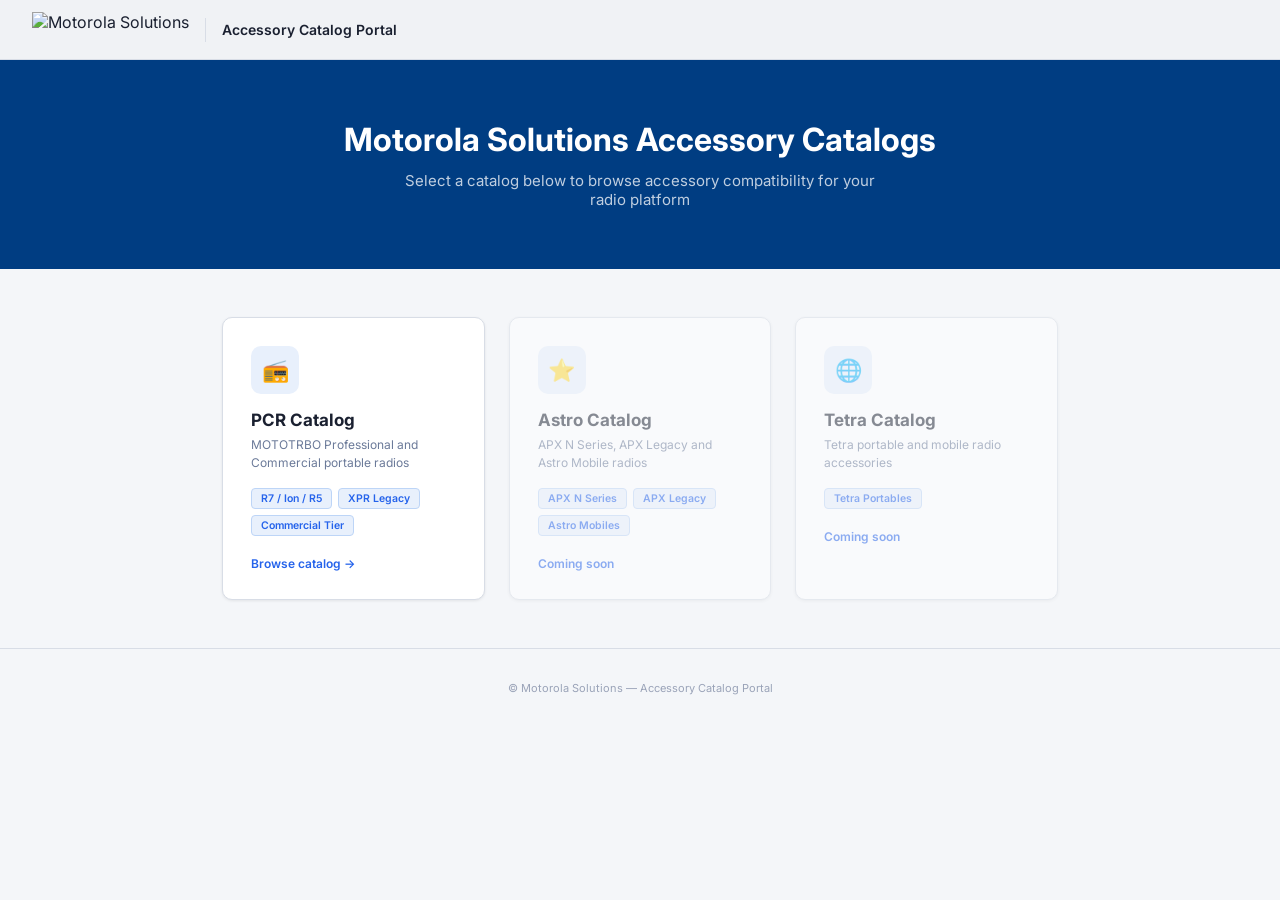
==== index.html @ f2aaae6f "Add files via upload" ====
<!DOCTYPE html>
<html lang="en">
<head>
<meta charset="UTF-8">
<meta name="viewport" content="width=device-width, initial-scale=1.0">
<title>Motorola Solutions — Accessory Catalogs</title>
<link rel="preconnect" href="https://fonts.googleapis.com">
<link href="https://fonts.googleapis.com/css2?family=Inter:wght@400;500;600;700&display=swap" rel="stylesheet">
<style>
*, *::before, *::after { box-sizing: border-box; margin: 0; padding: 0; }

body {
  font-family: 'Inter', sans-serif;
  background: #f4f6f9;
  color: #1a2030;
  min-height: 100vh;
}

.topbar {
  background: #f0f2f5;
  border-bottom: 1px solid #d8dde6;
  padding: 0 32px;
  height: 60px;
  display: flex;
  align-items: center;
  gap: 16px;
}
.tb-logo { height: 36px; width: auto; }
.tb-sep { width: 1px; height: 24px; background: #d8dde6; }
.tb-title { font-size: 14px; font-weight: 600; color: #1a2030; }

.hero {
  background: #003d82;
  color: #fff;
  padding: 60px 32px;
  text-align: center;
}
.hero h1 { font-size: 32px; font-weight: 700; margin-bottom: 12px; }
.hero p { font-size: 15px; color: rgba(255,255,255,0.75); max-width: 500px; margin: 0 auto; }

.catalogs {
  max-width: 900px;
  margin: 48px auto;
  padding: 0 32px;
  display: grid;
  grid-template-columns: repeat(auto-fit, minmax(260px, 1fr));
  gap: 24px;
}

.catalog-card {
  background: #fff;
  border: 1px solid #d8dde6;
  border-radius: 10px;
  padding: 28px;
  box-shadow: 0 1px 3px rgba(0,0,0,0.08);
  transition: box-shadow 0.2s, transform 0.2s;
  text-decoration: none;
  color: inherit;
  display: block;
}
.catalog-card:hover {
  box-shadow: 0 4px 16px rgba(0,0,0,0.12);
  transform: translateY(-2px);
}
.card-icon {
  width: 48px; height: 48px;
  background: #e8f0fc;
  border-radius: 10px;
  display: flex; align-items: center; justify-content: center;
  font-size: 22px;
  margin-bottom: 16px;
}
.card-title {
  font-size: 17px;
  font-weight: 700;
  color: #1a2030;
  margin-bottom: 6px;
}
.card-sub {
  font-size: 12px;
  color: #6b7a99;
  margin-bottom: 16px;
  line-height: 1.5;
}
.card-pages {
  display: flex;
  flex-wrap: wrap;
  gap: 6px;
}
.card-page {
  font-size: 10.5px;
  font-weight: 600;
  padding: 3px 9px;
  border-radius: 4px;
  background: #e8f0fc;
  color: #2563eb;
  border: 1px solid #bdd5f7;
}
.card-arrow {
  margin-top: 20px;
  font-size: 12px;
  font-weight: 600;
  color: #2563eb;
}

.coming-soon { opacity: 0.5; cursor: not-allowed; pointer-events: none; }

.footer {
  text-align: center;
  padding: 32px;
  font-size: 11px;
  color: #9aa3b8;
  border-top: 1px solid #d8dde6;
  margin-top: 48px;
}
</style>
</head>
<body>

<div class="topbar">
  <img class="tb-logo" src="Shared/motorola-solutions-logo.png" alt="Motorola Solutions">
  <div class="tb-sep"></div>
  <span class="tb-title">Accessory Catalog Portal</span>
</div>

<div class="hero">
  <h1>Motorola Solutions Accessory Catalogs</h1>
  <p>Select a catalog below to browse accessory compatibility for your radio platform</p>
</div>

<div class="catalogs">

  <a class="catalog-card" href="PCR/r7.html">
    <div class="card-icon">📻</div>
    <div class="card-title">PCR Catalog</div>
    <div class="card-sub">MOTOTRBO Professional and Commercial portable radios</div>
    <div class="card-pages">
      <span class="card-page">R7 / Ion / R5</span>
      <span class="card-page">XPR Legacy</span>
      <span class="card-page">Commercial Tier</span>
    </div>
    <div class="card-arrow">Browse catalog →</div>
  </a>

  <div class="catalog-card coming-soon">
    <div class="card-icon">⭐</div>
    <div class="card-title">Astro Catalog</div>
    <div class="card-sub">APX N Series, APX Legacy and Astro Mobile radios</div>
    <div class="card-pages">
      <span class="card-page">APX N Series</span>
      <span class="card-page">APX Legacy</span>
      <span class="card-page">Astro Mobiles</span>
    </div>
    <div class="card-arrow">Coming soon</div>
  </div>

  <div class="catalog-card coming-soon">
    <div class="card-icon">🌐</div>
    <div class="card-title">Tetra Catalog</div>
    <div class="card-sub">Tetra portable and mobile radio accessories</div>
    <div class="card-pages">
      <span class="card-page">Tetra Portables</span>
    </div>
    <div class="card-arrow">Coming soon</div>
  </div>

</div>

<div class="footer">
  © Motorola Solutions — Accessory Catalog Portal
</div>

</body>
</html>
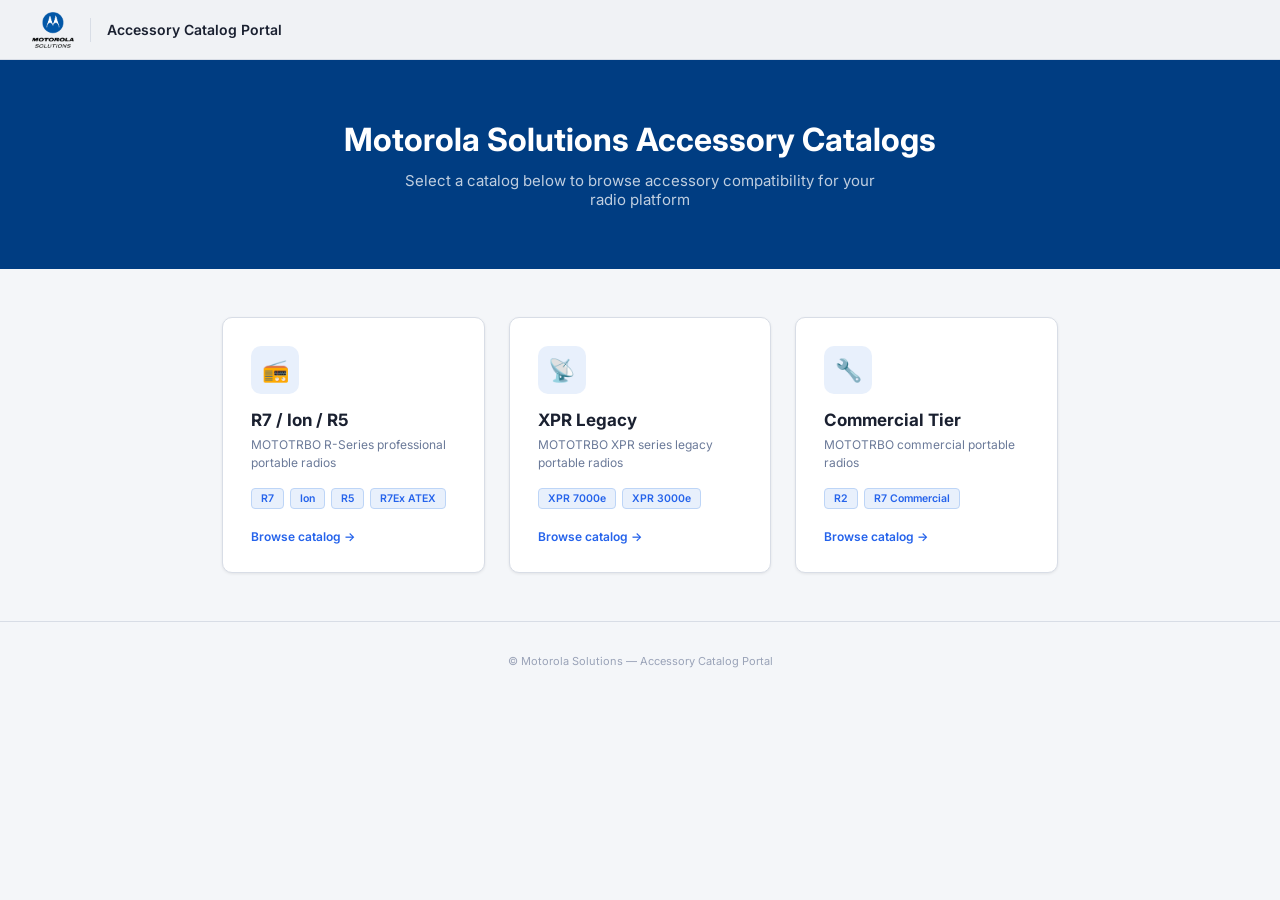
==== commit 5bfd04c4: "Add files via upload" ====
--- a/index.html
+++ b/index.html
@@ -3,7 +3,7 @@
 <head>
 <meta charset="UTF-8">
 <meta name="viewport" content="width=device-width, initial-scale=1.0">
-<title>Motorola Solutions — Accessory Catalogs</title>
+<title>Motorola Solutions Professional and Commercial Accessories Catalog</title>
 <link rel="preconnect" href="https://fonts.googleapis.com">
 <link href="https://fonts.googleapis.com/css2?family=Inter:wght@400;500;600;700&display=swap" rel="stylesheet">
 <style>
@@ -132,36 +132,40 @@
 
   <a class="catalog-card" href="PCR/r7.html">
     <div class="card-icon">📻</div>
-    <div class="card-title">PCR Catalog</div>
-    <div class="card-sub">MOTOTRBO Professional and Commercial portable radios</div>
+    <div class="card-title">R7 / Ion / R5</div>
+    <div class="card-sub">MOTOTRBO R-Series professional portable radios</div>
     <div class="card-pages">
-      <span class="card-page">R7 / Ion / R5</span>
-      <span class="card-page">XPR Legacy</span>
-      <span class="card-page">Commercial Tier</span>
+      <span class="card-page">R7</span>
+      <span class="card-page">Ion</span>
+      <span class="card-page">R5</span>
+      <span class="card-page">R7Ex ATEX</span>
     </div>
     <div class="card-arrow">Browse catalog →</div>
   </a>
 
-  <div class="catalog-card coming-soon">
-    <div class="card-icon">⭐</div>
-    <div class="card-title">Astro Catalog</div>
-    <div class="card-sub">APX N Series, APX Legacy and Astro Mobile radios</div>
+  <a class="catalog-card" href="PCR/xpr-legacy.html">
+    <div class="card-icon">📡</div>
+    <div class="card-title">XPR Legacy</div>
+    <div class="card-sub">MOTOTRBO XPR series legacy portable radios</div>
     <div class="card-pages">
-      <span class="card-page">APX N Series</span>
-      <span class="card-page">APX Legacy</span>
-      <span class="card-page">Astro Mobiles</span>
+      <span class="card-page">XPR 7000e</span>
+      <span class="card-page">XPR 3000e</span>
     </div>
-    <div class="card-arrow">Coming soon</div>
-  </div>
+    <div class="card-arrow">Browse catalog →</div>
+  </a>
 
-  <div class="catalog-card coming-soon">
-    <div class="card-icon">🌐</div>
-    <div class="card-title">Tetra Catalog</div>
-    <div class="card-sub">Tetra portable and mobile radio accessories</div>
+  <a class="catalog-card" href="PCR/commercial-tier.html">
+    <div class="card-icon">🔧</div>
+    <div class="card-title">Commercial Tier</div>
+    <div class="card-sub">MOTOTRBO commercial portable radios</div>
     <div class="card-pages">
-      <span class="card-page">Tetra Portables</span>
+      <span class="card-page">R2</span>
+      <span class="card-page">R7 Commercial</span>
     </div>
-    <div class="card-arrow">Coming soon</div>
+    <div class="card-arrow">Browse catalog →</div>
+  </a>
+
+  
   </div>
 
 </div>
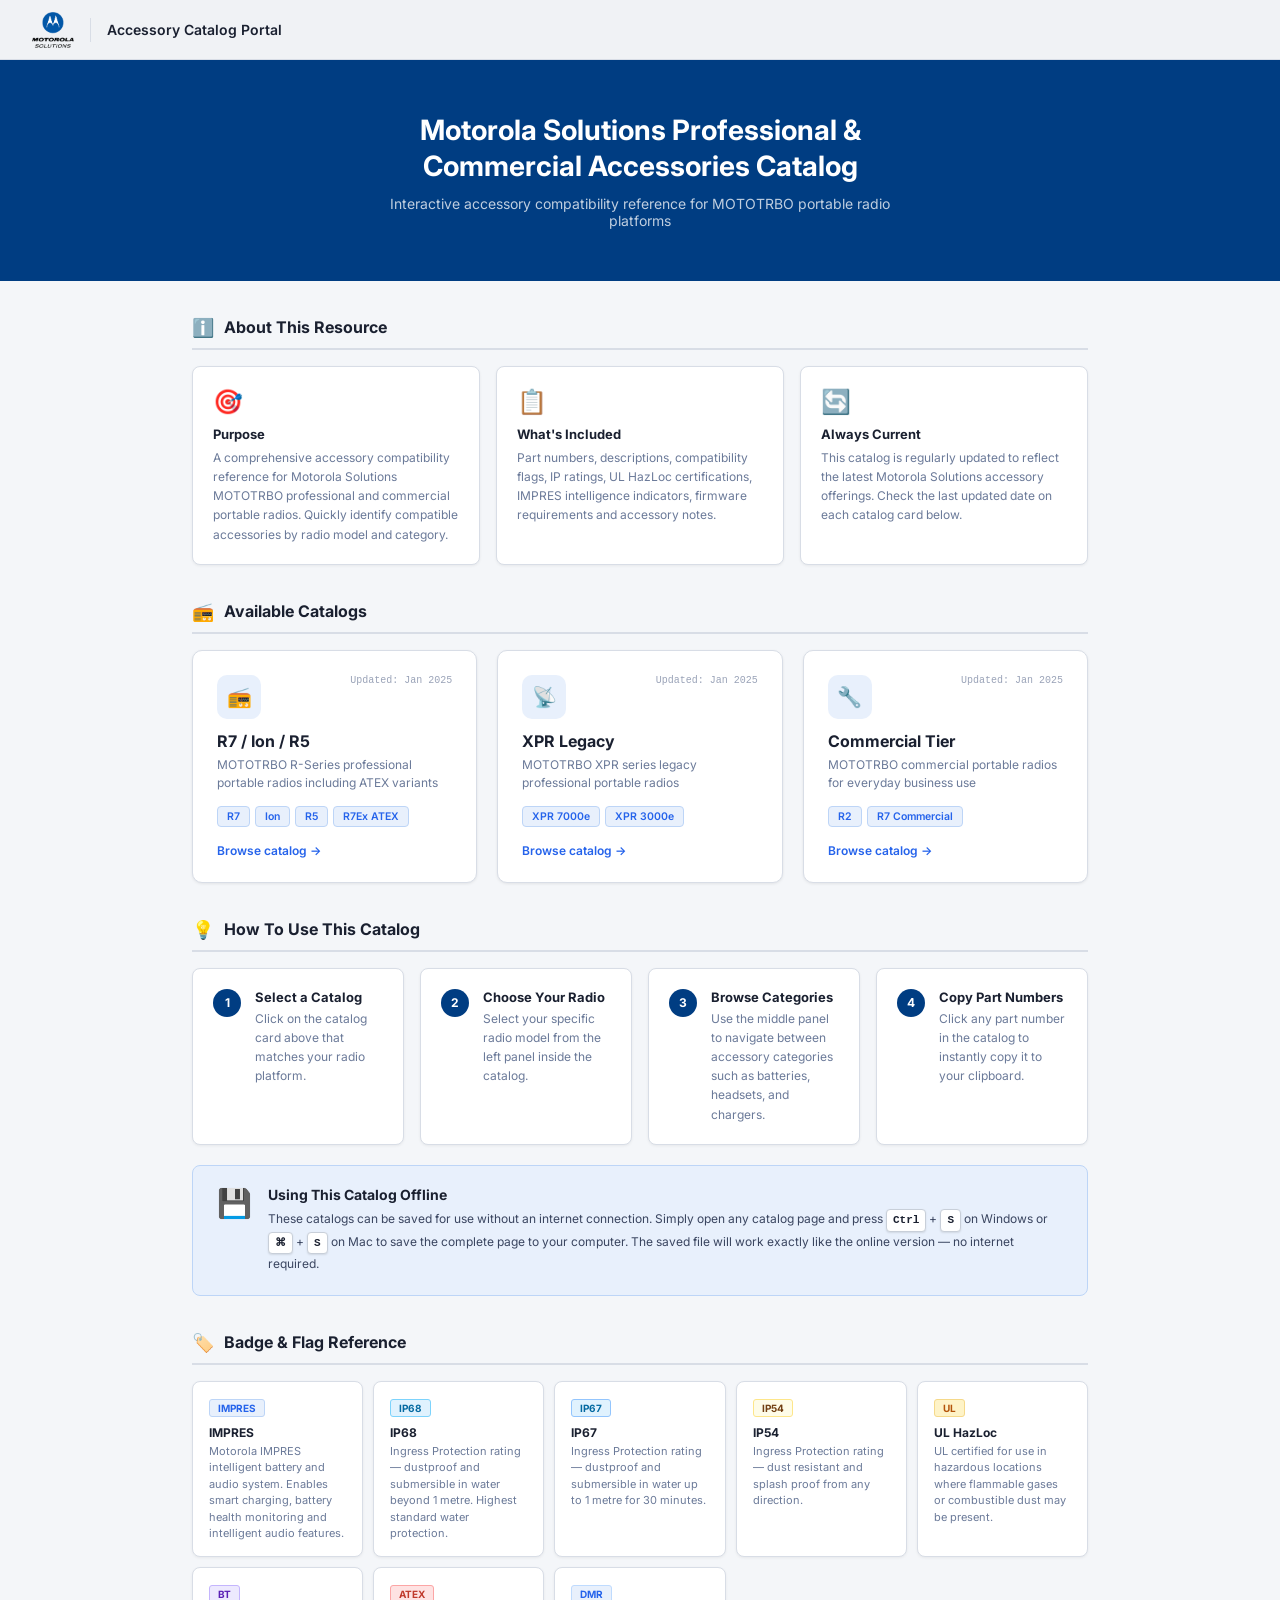
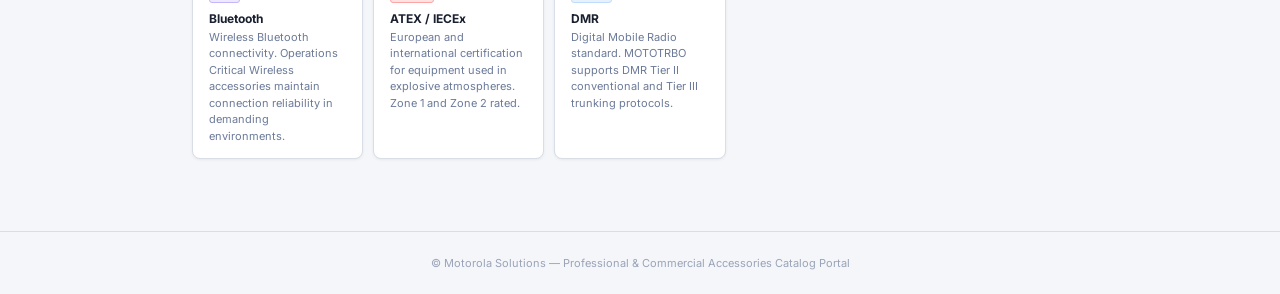
==== commit 00669e37: "Add files via upload" ====
--- a/index.html
+++ b/index.html
@@ -3,9 +3,9 @@
 <head>
 <meta charset="UTF-8">
 <meta name="viewport" content="width=device-width, initial-scale=1.0">
-<title>Motorola Solutions Professional and Commercial Accessories Catalog</title>
+<title>Motorola Solutions — Professional & Commercial Accessories Catalog</title>
 <link rel="preconnect" href="https://fonts.googleapis.com">
-<link href="https://fonts.googleapis.com/css2?family=Inter:wght@400;500;600;700&display=swap" rel="stylesheet">
+<link href="https://fonts.googleapis.com/css2?family=Inter:wght@400;500;600;700&family=JetBrains+Mono:wght@400;600&display=swap" rel="stylesheet">
 <style>
 *, *::before, *::after { box-sizing: border-box; margin: 0; padding: 0; }
 
@@ -16,6 +16,7 @@
   min-height: 100vh;
 }
 
+/* ── TOPBAR ── */
 .topbar {
   background: #f0f2f5;
   border-bottom: 1px solid #d8dde6;
@@ -24,34 +25,63 @@
   display: flex;
   align-items: center;
   gap: 16px;
+  position: sticky; top: 0; z-index: 100;
 }
 .tb-logo { height: 36px; width: auto; }
 .tb-sep { width: 1px; height: 24px; background: #d8dde6; }
 .tb-title { font-size: 14px; font-weight: 600; color: #1a2030; }
 
+/* ── HERO ── */
 .hero {
   background: #003d82;
   color: #fff;
-  padding: 60px 32px;
+  padding: 52px 32px;
   text-align: center;
 }
-.hero h1 { font-size: 32px; font-weight: 700; margin-bottom: 12px; }
-.hero p { font-size: 15px; color: rgba(255,255,255,0.75); max-width: 500px; margin: 0 auto; }
-
+.hero h1 { font-size: 28px; font-weight: 700; margin-bottom: 10px; line-height: 1.3; }
+.hero p { font-size: 14px; color: rgba(255,255,255,0.75); max-width: 560px; margin: 0 auto; }
+
+/* ── PAGE WRAPPER ── */
+.page-wrap { max-width: 960px; margin: 0 auto; padding: 0 32px 48px; }
+
+/* ── SECTION HEADERS ── */
+.section-header {
+  display: flex; align-items: center; gap: 10px;
+  margin: 36px 0 16px;
+  padding-bottom: 10px;
+  border-bottom: 2px solid #d8dde6;
+}
+.section-header h2 { font-size: 16px; font-weight: 700; color: #1a2030; }
+.section-icon { font-size: 18px; }
+
+/* ── INTRO SECTION ── */
+.intro-grid {
+  display: grid;
+  grid-template-columns: repeat(auto-fit, minmax(200px, 1fr));
+  gap: 16px;
+}
+.intro-card {
+  background: #fff;
+  border: 1px solid #d8dde6;
+  border-radius: 8px;
+  padding: 20px;
+  box-shadow: 0 1px 3px rgba(0,0,0,0.06);
+}
+.intro-card-icon { font-size: 24px; margin-bottom: 10px; }
+.intro-card-title { font-size: 13px; font-weight: 700; color: #1a2030; margin-bottom: 6px; }
+.intro-card-text { font-size: 12px; color: #6b7a99; line-height: 1.6; }
+
+/* ── CATALOG CARDS ── */
 .catalogs {
-  max-width: 900px;
-  margin: 48px auto;
-  padding: 0 32px;
   display: grid;
   grid-template-columns: repeat(auto-fit, minmax(260px, 1fr));
-  gap: 24px;
-}
-
+  gap: 20px;
+}
 .catalog-card {
   background: #fff;
   border: 1px solid #d8dde6;
   border-radius: 10px;
-  padding: 28px;
+  padding: 24px;
   box-shadow: 0 1px 3px rgba(0,0,0,0.08);
   transition: box-shadow 0.2s, transform 0.2s;
   text-decoration: none;
@@ -62,116 +92,309 @@
   box-shadow: 0 4px 16px rgba(0,0,0,0.12);
   transform: translateY(-2px);
 }
+.card-top { display: flex; align-items: flex-start; justify-content: space-between; margin-bottom: 12px; }
 .card-icon {
-  width: 48px; height: 48px;
+  width: 44px; height: 44px;
   background: #e8f0fc;
   border-radius: 10px;
   display: flex; align-items: center; justify-content: center;
-  font-size: 22px;
-  margin-bottom: 16px;
-}
-.card-title {
-  font-size: 17px;
-  font-weight: 700;
-  color: #1a2030;
-  margin-bottom: 6px;
-}
-.card-sub {
-  font-size: 12px;
-  color: #6b7a99;
-  margin-bottom: 16px;
-  line-height: 1.5;
-}
-.card-pages {
-  display: flex;
-  flex-wrap: wrap;
-  gap: 6px;
-}
+  font-size: 20px;
+}
+.card-updated {
+  font-size: 10px; color: #9aa3b8;
+  font-family: 'JetBrains Mono', monospace;
+}
+.card-title { font-size: 16px; font-weight: 700; color: #1a2030; margin-bottom: 5px; }
+.card-sub { font-size: 12px; color: #6b7a99; margin-bottom: 14px; line-height: 1.5; }
+.card-pages { display: flex; flex-wrap: wrap; gap: 5px; margin-bottom: 16px; }
 .card-page {
-  font-size: 10.5px;
-  font-weight: 600;
-  padding: 3px 9px;
+  font-size: 10.5px; font-weight: 600;
+  padding: 3px 9px; border-radius: 4px;
+  background: #e8f0fc; color: #2563eb;
+  border: 1px solid #bdd5f7;
+}
+.card-arrow { font-size: 12px; font-weight: 600; color: #2563eb; }
+
+/* ── HOW TO USE ── */
+.how-grid {
+  display: grid;
+  grid-template-columns: repeat(auto-fit, minmax(200px, 1fr));
+  gap: 16px;
+}
+.how-card {
+  background: #fff;
+  border: 1px solid #d8dde6;
+  border-radius: 8px;
+  padding: 20px;
+  box-shadow: 0 1px 3px rgba(0,0,0,0.06);
+  display: flex; gap: 14px; align-items: flex-start;
+}
+.how-step {
+  width: 28px; height: 28px; flex-shrink: 0;
+  background: #003d82; color: #fff;
+  border-radius: 50%;
+  display: flex; align-items: center; justify-content: center;
+  font-size: 12px; font-weight: 700;
+}
+.how-title { font-size: 13px; font-weight: 700; color: #1a2030; margin-bottom: 4px; }
+.how-text { font-size: 12px; color: #6b7a99; line-height: 1.6; }
+
+/* ── OFFLINE BOX ── */
+.offline-box {
+  background: #e8f0fc;
+  border: 1px solid #bdd5f7;
+  border-radius: 8px;
+  padding: 20px 24px;
+  display: flex; align-items: flex-start; gap: 16px;
+}
+.offline-icon { font-size: 28px; flex-shrink: 0; }
+.offline-title { font-size: 14px; font-weight: 700; color: #1a2030; margin-bottom: 6px; }
+.offline-text { font-size: 12px; color: #3a4560; line-height: 1.7; }
+.kbd {
+  display: inline-block;
+  font-family: 'JetBrains Mono', monospace;
+  font-size: 11px; font-weight: 600;
+  background: #fff; color: #1a2030;
+  border: 1px solid #c8cfd9;
   border-radius: 4px;
-  background: #e8f0fc;
-  color: #2563eb;
-  border: 1px solid #bdd5f7;
-}
-.card-arrow {
-  margin-top: 20px;
-  font-size: 12px;
-  font-weight: 600;
-  color: #2563eb;
-}
-
-.coming-soon { opacity: 0.5; cursor: not-allowed; pointer-events: none; }
-
+  padding: 1px 6px;
+  box-shadow: 0 1px 2px rgba(0,0,0,0.1);
+}
+
+/* ── LEGEND ── */
+.legend-grid {
+  display: grid;
+  grid-template-columns: repeat(auto-fit, minmax(160px, 1fr));
+  gap: 10px;
+}
+.legend-item {
+  background: #fff;
+  border: 1px solid #d8dde6;
+  border-radius: 8px;
+  padding: 14px 16px;
+  box-shadow: 0 1px 3px rgba(0,0,0,0.06);
+}
+.legend-badge {
+  display: inline-block;
+  font-size: 10px; font-weight: 700;
+  padding: 2px 8px; border-radius: 3px;
+  margin-bottom: 8px;
+}
+.lb-impres { background: #e8f0fc; color: #2563eb; border: 1px solid #bdd5f7; }
+.lb-ip68   { background: #e0f2fe; color: #0369a1; border: 1px solid #7dd3fc; }
+.lb-ip67   { background: #e0f2fe; color: #0369a1; border: 1px solid #93c5fd; }
+.lb-ip54   { background: #fefce8; color: #713f12; border: 1px solid #fde68a; }
+.lb-ul     { background: #fef3c7; color: #b45309; border: 1px solid #f5d98a; }
+.lb-bt     { background: #ede9fe; color: #5b21b6; border: 1px solid #c4b5fd; }
+.lb-atex   { background: #fee2e2; color: #c0392b; border: 1px solid #fca5a5; }
+.lb-dmr    { background: #e8f0fc; color: #2563eb; border: 1px solid #bfdbfe; }
+.legend-title { font-size: 12px; font-weight: 700; color: #1a2030; margin-bottom: 3px; }
+.legend-desc { font-size: 11px; color: #6b7a99; line-height: 1.5; }
+
+/* ── FOOTER ── */
 .footer {
   text-align: center;
-  padding: 32px;
+  padding: 24px 32px;
   font-size: 11px;
   color: #9aa3b8;
   border-top: 1px solid #d8dde6;
-  margin-top: 48px;
+  margin-top: 24px;
 }
 </style>
 </head>
 <body>
 
+<!-- TOPBAR -->
 <div class="topbar">
   <img class="tb-logo" src="Shared/motorola-solutions-logo.png" alt="Motorola Solutions">
   <div class="tb-sep"></div>
   <span class="tb-title">Accessory Catalog Portal</span>
 </div>
 
+<!-- HERO -->
 <div class="hero">
-  <h1>Motorola Solutions Accessory Catalogs</h1>
-  <p>Select a catalog below to browse accessory compatibility for your radio platform</p>
+  <h1>Motorola Solutions Professional &amp;<br>Commercial Accessories Catalog</h1>
+  <p>Interactive accessory compatibility reference for MOTOTRBO portable radio platforms</p>
 </div>
 
-<div class="catalogs">
-
-  <a class="catalog-card" href="PCR/r7.html">
-    <div class="card-icon">📻</div>
-    <div class="card-title">R7 / Ion / R5</div>
-    <div class="card-sub">MOTOTRBO R-Series professional portable radios</div>
-    <div class="card-pages">
-      <span class="card-page">R7</span>
-      <span class="card-page">Ion</span>
-      <span class="card-page">R5</span>
-      <span class="card-page">R7Ex ATEX</span>
-    </div>
-    <div class="card-arrow">Browse catalog →</div>
-  </a>
-
-  <a class="catalog-card" href="PCR/xpr-legacy.html">
-    <div class="card-icon">📡</div>
-    <div class="card-title">XPR Legacy</div>
-    <div class="card-sub">MOTOTRBO XPR series legacy portable radios</div>
-    <div class="card-pages">
-      <span class="card-page">XPR 7000e</span>
-      <span class="card-page">XPR 3000e</span>
-    </div>
-    <div class="card-arrow">Browse catalog →</div>
-  </a>
-
-  <a class="catalog-card" href="PCR/commercial-tier.html">
-    <div class="card-icon">🔧</div>
-    <div class="card-title">Commercial Tier</div>
-    <div class="card-sub">MOTOTRBO commercial portable radios</div>
-    <div class="card-pages">
-      <span class="card-page">R2</span>
-      <span class="card-page">R7 Commercial</span>
-    </div>
-    <div class="card-arrow">Browse catalog →</div>
-  </a>
-
-  
+<div class="page-wrap">
+
+  <!-- INTRO -->
+  <div class="section-header">
+    <span class="section-icon">ℹ️</span>
+    <h2>About This Resource</h2>
+  </div>
+  <div class="intro-grid">
+    <div class="intro-card">
+      <div class="intro-card-icon">🎯</div>
+      <div class="intro-card-title">Purpose</div>
+      <div class="intro-card-text">A comprehensive accessory compatibility reference for Motorola Solutions MOTOTRBO professional and commercial portable radios. Quickly identify compatible accessories by radio model and category.</div>
+    </div>
+    <div class="intro-card">
+      <div class="intro-card-icon">📋</div>
+      <div class="intro-card-title">What's Included</div>
+      <div class="intro-card-text">Part numbers, descriptions, compatibility flags, IP ratings, UL HazLoc certifications, IMPRES intelligence indicators, firmware requirements and accessory notes.</div>
+    </div>
+    <div class="intro-card">
+      <div class="intro-card-icon">🔄</div>
+      <div class="intro-card-title">Always Current</div>
+      <div class="intro-card-text">This catalog is regularly updated to reflect the latest Motorola Solutions accessory offerings. Check the last updated date on each catalog card below.</div>
+    </div>
+  </div>
+
+  <!-- CATALOGS -->
+  <div class="section-header">
+    <span class="section-icon">📻</span>
+    <h2>Available Catalogs</h2>
+  </div>
+  <div class="catalogs">
+
+    <a class="catalog-card" href="PCR/r7.html">
+      <div class="card-top">
+        <div class="card-icon">📻</div>
+        <span class="card-updated">Updated: Jan 2025</span>
+      </div>
+      <div class="card-title">R7 / Ion / R5</div>
+      <div class="card-sub">MOTOTRBO R-Series professional portable radios including ATEX variants</div>
+      <div class="card-pages">
+        <span class="card-page">R7</span>
+        <span class="card-page">Ion</span>
+        <span class="card-page">R5</span>
+        <span class="card-page">R7Ex ATEX</span>
+      </div>
+      <div class="card-arrow">Browse catalog →</div>
+    </a>
+
+    <a class="catalog-card" href="PCR/xpr-legacy.html">
+      <div class="card-top">
+        <div class="card-icon">📡</div>
+        <span class="card-updated">Updated: Jan 2025</span>
+      </div>
+      <div class="card-title">XPR Legacy</div>
+      <div class="card-sub">MOTOTRBO XPR series legacy professional portable radios</div>
+      <div class="card-pages">
+        <span class="card-page">XPR 7000e</span>
+        <span class="card-page">XPR 3000e</span>
+      </div>
+      <div class="card-arrow">Browse catalog →</div>
+    </a>
+
+    <a class="catalog-card" href="PCR/commercial-tier.html">
+      <div class="card-top">
+        <div class="card-icon">🔧</div>
+        <span class="card-updated">Updated: Jan 2025</span>
+      </div>
+      <div class="card-title">Commercial Tier</div>
+      <div class="card-sub">MOTOTRBO commercial portable radios for everyday business use</div>
+      <div class="card-pages">
+        <span class="card-page">R2</span>
+        <span class="card-page">R7 Commercial</span>
+      </div>
+      <div class="card-arrow">Browse catalog →</div>
+    </a>
+
+  </div>
+
+  <!-- HOW TO USE -->
+  <div class="section-header">
+    <span class="section-icon">💡</span>
+    <h2>How To Use This Catalog</h2>
+  </div>
+  <div class="how-grid">
+    <div class="how-card">
+      <div class="how-step">1</div>
+      <div>
+        <div class="how-title">Select a Catalog</div>
+        <div class="how-text">Click on the catalog card above that matches your radio platform.</div>
+      </div>
+    </div>
+    <div class="how-card">
+      <div class="how-step">2</div>
+      <div>
+        <div class="how-title">Choose Your Radio</div>
+        <div class="how-text">Select your specific radio model from the left panel inside the catalog.</div>
+      </div>
+    </div>
+    <div class="how-card">
+      <div class="how-step">3</div>
+      <div>
+        <div class="how-title">Browse Categories</div>
+        <div class="how-text">Use the middle panel to navigate between accessory categories such as batteries, headsets, and chargers.</div>
+      </div>
+    </div>
+    <div class="how-card">
+      <div class="how-step">4</div>
+      <div>
+        <div class="how-title">Copy Part Numbers</div>
+        <div class="how-text">Click any part number in the catalog to instantly copy it to your clipboard.</div>
+      </div>
+    </div>
+  </div>
+
+  <!-- OFFLINE BOX -->
+  <div class="offline-box" style="margin-top: 20px;">
+    <div class="offline-icon">💾</div>
+    <div>
+      <div class="offline-title">Using This Catalog Offline</div>
+      <div class="offline-text">
+        These catalogs can be saved for use without an internet connection. Simply open any catalog page and press <span class="kbd">Ctrl</span> + <span class="kbd">S</span> on Windows or <span class="kbd">⌘</span> + <span class="kbd">S</span> on Mac to save the complete page to your computer. The saved file will work exactly like the online version — no internet required.
+      </div>
+    </div>
+  </div>
+
+  <!-- LEGEND -->
+  <div class="section-header">
+    <span class="section-icon">🏷️</span>
+    <h2>Badge & Flag Reference</h2>
+  </div>
+  <div class="legend-grid">
+    <div class="legend-item">
+      <div class="legend-badge lb-impres">IMPRES</div>
+      <div class="legend-title">IMPRES</div>
+      <div class="legend-desc">Motorola IMPRES intelligent battery and audio system. Enables smart charging, battery health monitoring and intelligent audio features.</div>
+    </div>
+    <div class="legend-item">
+      <div class="legend-badge lb-ip68">IP68</div>
+      <div class="legend-title">IP68</div>
+      <div class="legend-desc">Ingress Protection rating — dustproof and submersible in water beyond 1 metre. Highest standard water protection.</div>
+    </div>
+    <div class="legend-item">
+      <div class="legend-badge lb-ip67">IP67</div>
+      <div class="legend-title">IP67</div>
+      <div class="legend-desc">Ingress Protection rating — dustproof and submersible in water up to 1 metre for 30 minutes.</div>
+    </div>
+    <div class="legend-item">
+      <div class="legend-badge lb-ip54">IP54</div>
+      <div class="legend-title">IP54</div>
+      <div class="legend-desc">Ingress Protection rating — dust resistant and splash proof from any direction.</div>
+    </div>
+    <div class="legend-item">
+      <div class="legend-badge lb-ul">UL</div>
+      <div class="legend-title">UL HazLoc</div>
+      <div class="legend-desc">UL certified for use in hazardous locations where flammable gases or combustible dust may be present.</div>
+    </div>
+    <div class="legend-item">
+      <div class="legend-badge lb-bt">BT</div>
+      <div class="legend-title">Bluetooth</div>
+      <div class="legend-desc">Wireless Bluetooth connectivity. Operations Critical Wireless accessories maintain connection reliability in demanding environments.</div>
+    </div>
+    <div class="legend-item">
+      <div class="legend-badge lb-atex">ATEX</div>
+      <div class="legend-title">ATEX / IECEx</div>
+      <div class="legend-desc">European and international certification for equipment used in explosive atmospheres. Zone 1 and Zone 2 rated.</div>
+    </div>
+    <div class="legend-item">
+      <div class="legend-badge lb-dmr">DMR</div>
+      <div class="legend-title">DMR</div>
+      <div class="legend-desc">Digital Mobile Radio standard. MOTOTRBO supports DMR Tier II conventional and Tier III trunking protocols.</div>
+    </div>
   </div>
 
 </div>
 
+<!-- FOOTER -->
 <div class="footer">
-  © Motorola Solutions — Accessory Catalog Portal
+  © Motorola Solutions — Professional &amp; Commercial Accessories Catalog Portal
 </div>
 
 </body>
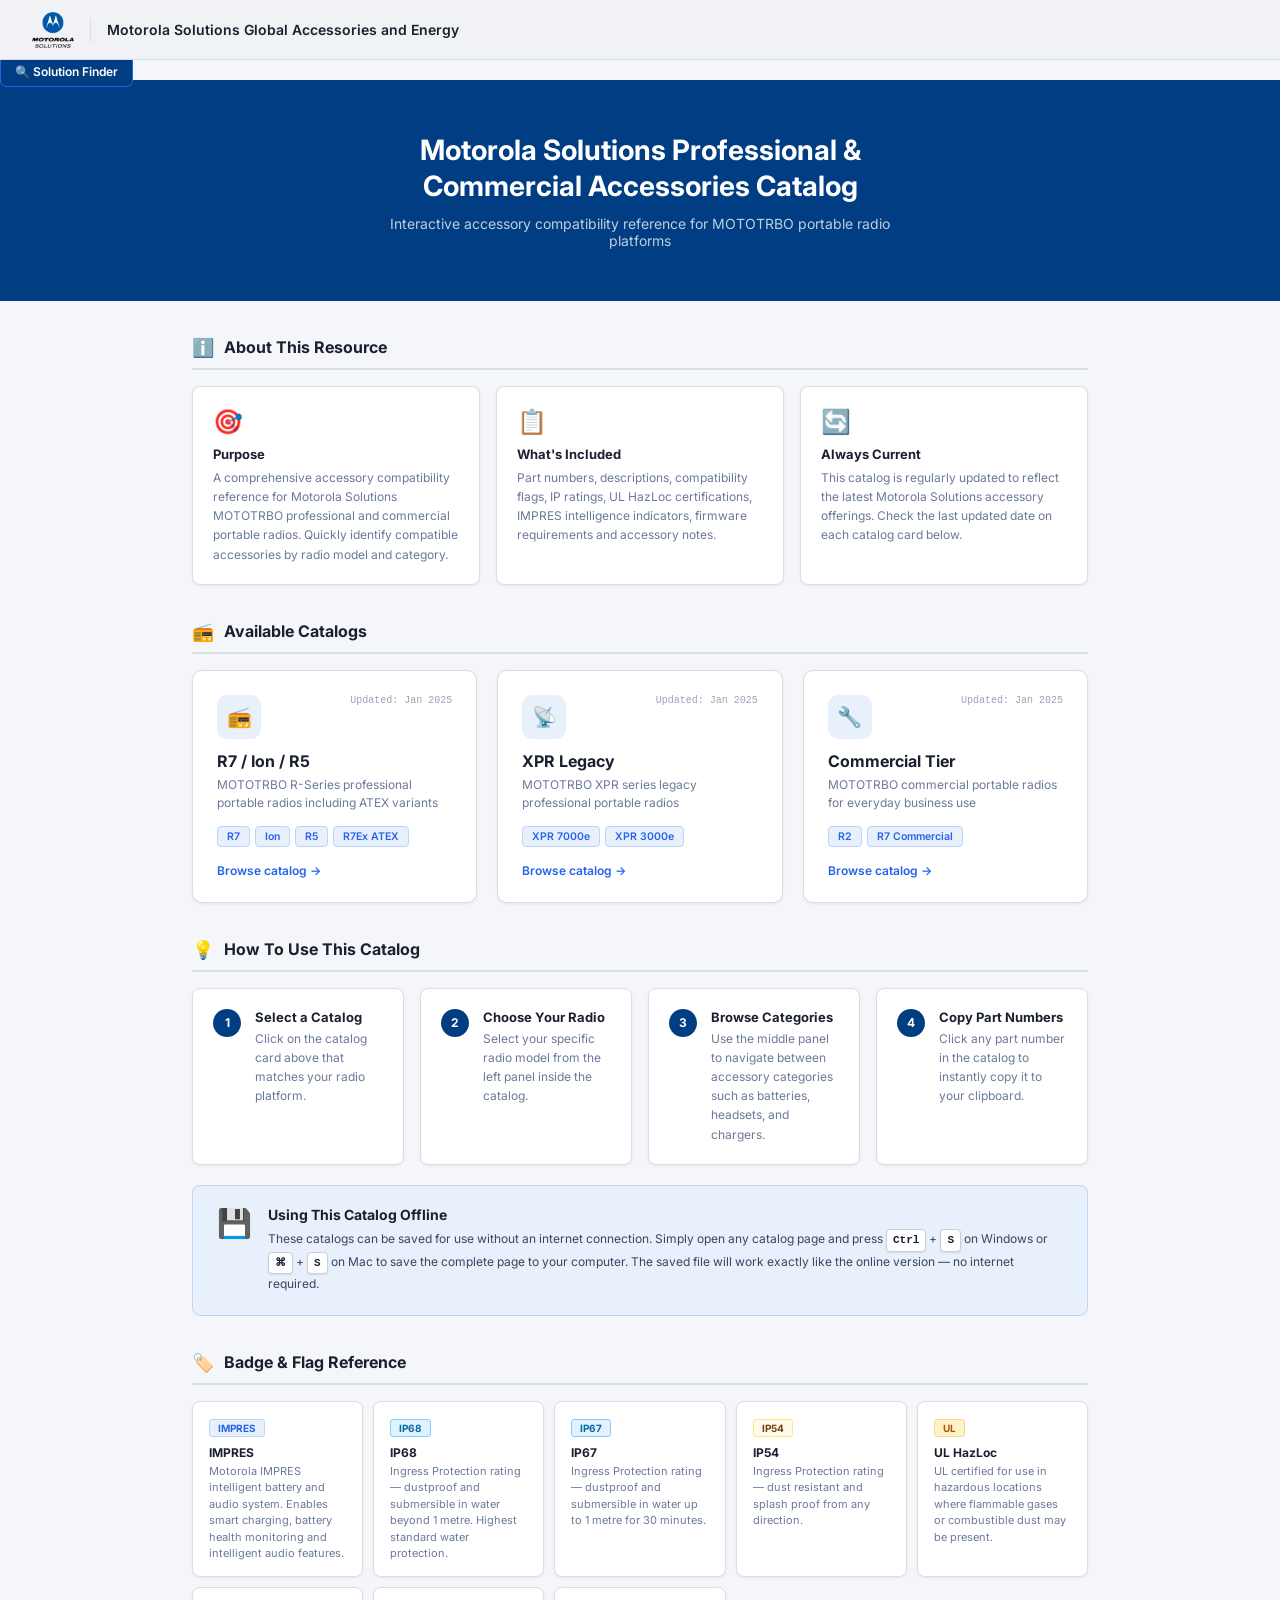
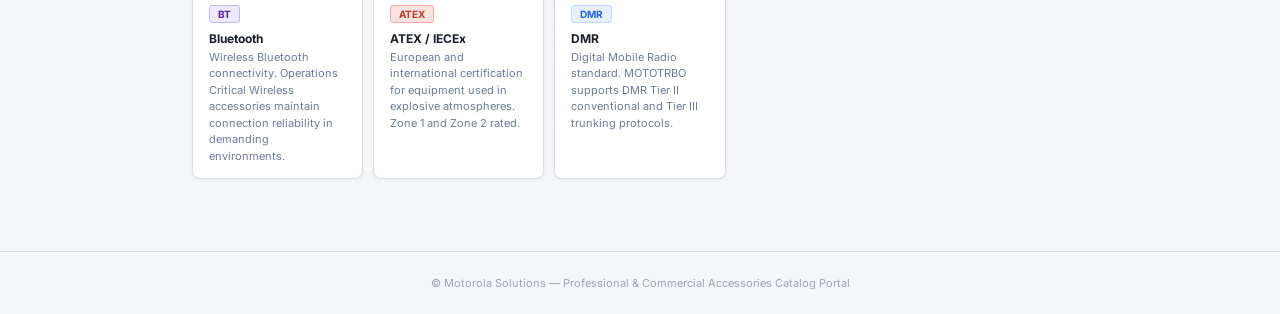
==== commit c7bc8ae2: "Add files via upload" ====
--- a/index.html
+++ b/index.html
@@ -208,8 +208,21 @@
 <div class="topbar">
   <img class="tb-logo" src="Shared/motorola-solutions-logo.png" alt="Motorola Solutions">
   <div class="tb-sep"></div>
-  <span class="tb-title">Accessory Catalog Portal</span>
+  <span class="tb-title">Motorola Solutions Global Accessories and Energy</span>
 </div>
+
+<a href="https://www.motorolasolutions.com/en_us/solution-finder.html" target="_blank" style="
+  margin-left: auto;
+  background: #003d82;
+  color: #fff;
+  font-size: 12px;
+  font-weight: 600;
+  padding: 7px 14px;
+  border-radius: 6px;
+  text-decoration: none;
+  white-space: nowrap;
+  border: 1px solid #2563eb;
+">🔍 Solution Finder</a>
 
 <!-- HERO -->
 <div class="hero">
